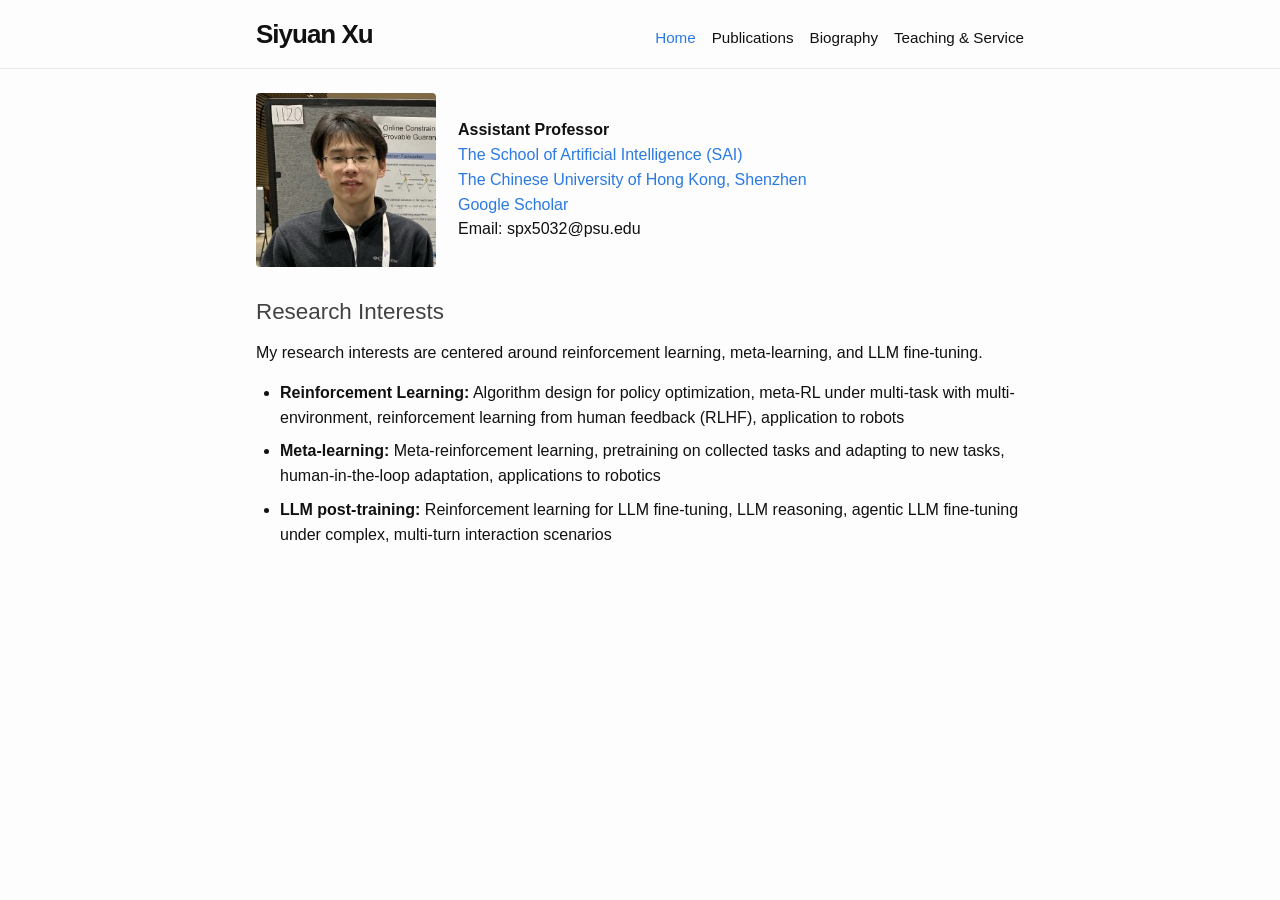
==== index.html @ b7942178 "Add biography and teaching pages" ====
<!DOCTYPE html>
<html lang="en">
<head>
  <meta charset="UTF-8">
  <meta name="viewport" content="width=device-width, initial-scale=1.0">
  <meta name="description" content="Siyuan Xu, Ph.D. student at Penn State researching reinforcement learning, meta-learning, and LLM post-training.">
  <link rel="stylesheet" href="jemdoc.css">
  <title>Siyuan Xu</title>
</head>
<body>
  <header class="site-header">
    <div class="wrapper">
      <a class="site-title" href="index.html"><span class="accent-blue">S</span>iyuan <span class="accent-orange">X</span>u</a>
      <nav class="site-nav" aria-label="Main navigation">
        <a class="current" href="index.html">Home</a>
        <a href="publications.html">Publications</a>
        <a href="biography.html">Biography</a>
        <a href="teaching-service.html">Teaching &amp; Service</a>
      </nav>
    </div>
  </header>

  <main class="page-content">
    <div class="wrapper">
      <section class="profile-block" aria-label="Profile">
        <img class="profile-photo" src="photo.jpg" alt="Portrait of Siyuan Xu">
        <p class="profile-details">
          <strong>Assistant Professor</strong><br>
          <a href="https://sai.cuhk.edu.cn/en">The School of Artificial Intelligence (SAI)</a><br>
          <a href="https://www.cuhk.edu.cn/en">The Chinese University of Hong Kong, Shenzhen</a><br>
          <a href="https://scholar.google.com/citations?user=ZV1580IAAAAJ&amp;hl=en">Google Scholar</a><br>
          Email: spx5032@psu.edu
        </p>
      </section>

      <h2>Research Interests</h2>
      <p>My research interests are centered around reinforcement learning, meta-learning, and LLM fine-tuning.</p>
      <ul class="detail-list">
        <li><strong>Reinforcement Learning:</strong> Algorithm design for policy optimization, meta-RL under multi-task with multi-environment, reinforcement learning from human feedback (RLHF), application to robots</li>
        <li><strong>Meta-learning:</strong> Meta-reinforcement learning, pretraining on collected tasks and adapting to new tasks, human-in-the-loop adaptation, applications to robotics</li>
        <li><strong>LLM post-training:</strong> Reinforcement learning for LLM fine-tuning, LLM reasoning, agentic LLM fine-tuning under complex, multi-turn interaction scenarios</li>
      </ul>

    </div>
  </main>
</body>
</html>
---- jemdoc.css ----
:root {
  --color-text: #111111;
  --color-text-secondary: #828282;
  --color-background: #fdfdfd;
  --color-border: #e8e8e8;
  --color-link: #2a7ae2;
  --color-link-visited: #1756a9;
  --color-heading: #424242;
  --color-button-bg: #f3f3f3;
  --color-button-text: #111111;
}

* {
  box-sizing: border-box;
}

html {
  scroll-behavior: smooth;
}

body {
  margin: 0;
  min-height: 100vh;
  color: var(--color-text);
  background: var(--color-background);
  font: 400 16px/1.55 -apple-system, BlinkMacSystemFont, "Segoe UI", "Segoe UI Symbol", "Segoe UI Emoji", "Apple Color Emoji", Roboto, Helvetica, Arial, sans-serif;
  -webkit-font-smoothing: antialiased;
  overflow-wrap: break-word;
}

a {
  color: var(--color-link);
  text-decoration: none;
}

a:visited {
  color: var(--color-link-visited);
}

a:hover {
  text-decoration: underline;
}

.wrapper {
  width: 100%;
  max-width: 800px;
  margin: 0 auto;
  padding: 0 16px;
}

.site-header {
  margin-bottom: 24px;
  padding: 14px 0;
  border-bottom: 1px solid var(--color-border);
}

.site-header .wrapper {
  display: flex;
  align-items: baseline;
  justify-content: space-between;
  gap: 12px;
}

.site-title {
  color: #111111;
  font-size: 1.625rem;
  font-weight: 600;
  letter-spacing: -1px;
}

.site-title:visited {
  color: #111111;
}

.site-title:hover {
  text-decoration: none;
}

.site-title .accent-blue {
  color: #111111;
}

.site-title .accent-orange {
  color: #111111;
}

.site-nav {
  display: flex;
  flex-wrap: wrap;
  justify-content: flex-end;
  gap: 16px;
  font-size: 0.95rem;
}

.site-nav a,
.site-nav a:visited {
  color: var(--color-text);
}

.site-nav a.current {
  color: var(--color-link);
}

.page-content {
  padding-bottom: 48px;
}

h1,
h2,
h3,
p,
ul,
ol {
  margin-top: 0;
  margin-bottom: 15px;
}

h1,
h2,
h3 {
  color: var(--color-heading);
  font-weight: 400;
}

hr {
  margin: 30px 0;
  border: 0;
  border-top: 1px solid var(--color-border);
}

hr + h2 {
  margin-top: 0;
}

h1 {
  font-size: 2rem;
  line-height: 1.2;
  letter-spacing: -0.5px;
}

h2 {
  margin-top: 30px;
  font-size: 1.4rem;
  line-height: 1.3;
}

ul,
ol {
  margin-left: 24px;
  padding: 0;
}

li {
  margin-bottom: 4px;
}

.profile-block {
  display: flex;
  align-items: center;
  gap: 22px;
}

.profile-photo {
  flex: 0 0 180px;
  width: 180px;
  height: auto;
  margin: 0;
  border-radius: 4px;
}

.profile-details {
  margin: 0;
}

.experience-list li,
.detail-list li {
  margin-bottom: 9px;
}

.publication-intro {
  margin-bottom: 24px;
}

.year-section {
  margin-bottom: 18px;
}

.year-toggle {
  display: inline-flex;
  align-items: center;
  gap: 6px;
  padding: 0;
  color: var(--color-heading);
  background: none;
  border: 0;
  cursor: pointer;
  font-family: inherit;
  font-size: 1.15rem;
  font-weight: 500;
  line-height: 1.4;
}

.year-toggle .arrow {
  display: inline-block;
  font-size: 0.85em;
  transition: transform 0.2s ease;
}

.year-toggle.collapsed .arrow {
  transform: rotate(-90deg);
}

.year-content {
  margin: 8px 0 0 18px;
}

.year-content ul {
  margin-left: 18px;
  list-style: disc;
}

.year-content li {
  margin-bottom: 14px;
}

.paper-title {
  font-weight: 600;
}

.paper-meta {
  color: var(--color-text-secondary);
}

.paper-actions {
  display: flex;
  flex-wrap: wrap;
  gap: 6px;
  margin-top: 4px;
}

.btn,
.btn:visited {
  display: inline-block;
  padding: 3px 10px;
  color: var(--color-button-text);
  background: var(--color-button-bg);
  border: 1px solid var(--color-button-text);
  border-radius: 5px;
  font-size: 12px;
  font-weight: 500;
  line-height: 1.4;
  transition: color 0.15s, background-color 0.15s;
}

.btn:hover {
  color: #ffffff;
  background: #111111;
  text-decoration: none;
}

@media (max-width: 600px) {
  .site-header .wrapper {
    align-items: flex-start;
    flex-direction: column;
  }

  .site-title {
    font-size: 1.45rem;
  }

  .site-nav {
    justify-content: flex-start;
    gap: 10px;
  }

  h1 {
    font-size: 1.7rem;
  }

  h2 {
    font-size: 1.2rem;
  }

  .profile-photo {
    flex: none;
    width: 160px;
  }

  .profile-block {
    flex-direction: column;
    align-items: flex-start;
    gap: 12px;
  }

  .year-content {
    margin-left: 4px;
  }
}

@media print {
  .site-nav,
  .year-toggle .arrow {
    display: none;
  }

  .year-content {
    display: block !important;
  }
}
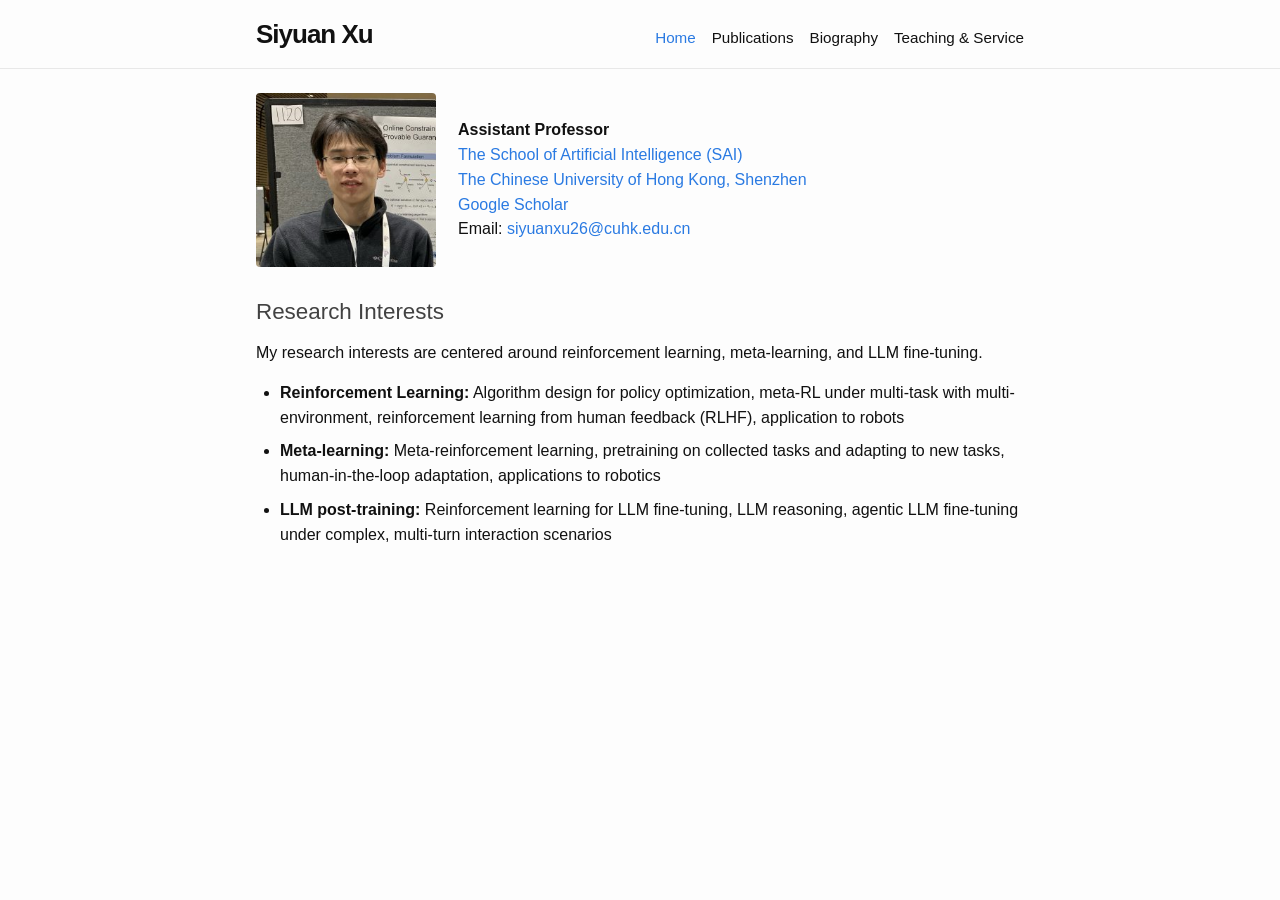
==== commit 8247b602: "Update contact and teaching information" ====
--- a/index.html
+++ b/index.html
@@ -29,7 +29,7 @@
           <a href="https://sai.cuhk.edu.cn/en">The School of Artificial Intelligence (SAI)</a><br>
           <a href="https://www.cuhk.edu.cn/en">The Chinese University of Hong Kong, Shenzhen</a><br>
           <a href="https://scholar.google.com/citations?user=ZV1580IAAAAJ&amp;hl=en">Google Scholar</a><br>
-          Email: spx5032@psu.edu
+          Email: <a href="mailto:siyuanxu26@cuhk.edu.cn">siyuanxu26@cuhk.edu.cn</a>
         </p>
       </section>
 
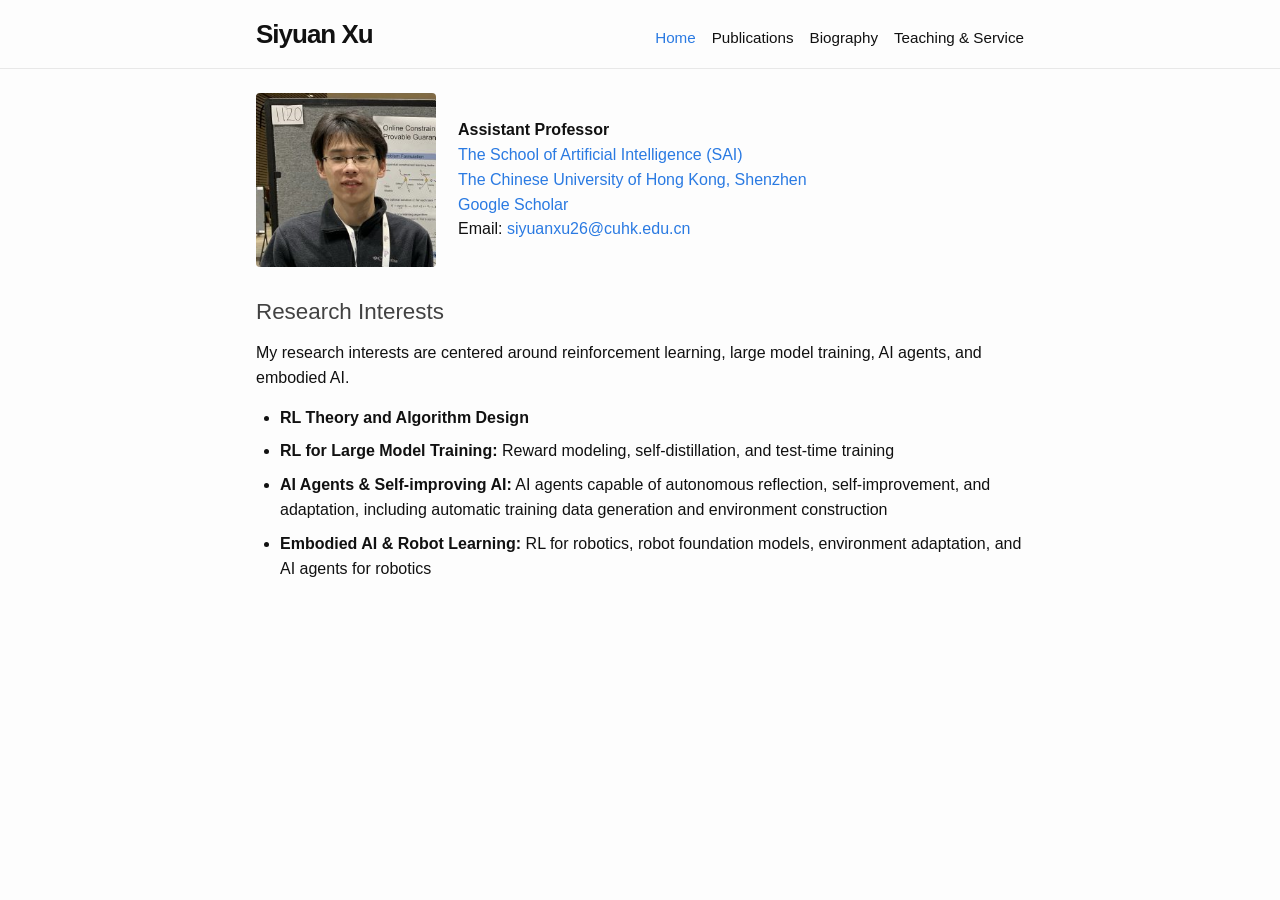
==== commit ac7cd955: "Update research interests" ====
--- a/index.html
+++ b/index.html
@@ -34,11 +34,12 @@
       </section>
 
       <h2>Research Interests</h2>
-      <p>My research interests are centered around reinforcement learning, meta-learning, and LLM fine-tuning.</p>
+      <p>My research interests are centered around reinforcement learning, large model training, AI agents, and embodied AI.</p>
       <ul class="detail-list">
-        <li><strong>Reinforcement Learning:</strong> Algorithm design for policy optimization, meta-RL under multi-task with multi-environment, reinforcement learning from human feedback (RLHF), application to robots</li>
-        <li><strong>Meta-learning:</strong> Meta-reinforcement learning, pretraining on collected tasks and adapting to new tasks, human-in-the-loop adaptation, applications to robotics</li>
-        <li><strong>LLM post-training:</strong> Reinforcement learning for LLM fine-tuning, LLM reasoning, agentic LLM fine-tuning under complex, multi-turn interaction scenarios</li>
+        <li><strong>RL Theory and Algorithm Design</strong></li>
+        <li><strong>RL for Large Model Training:</strong> Reward modeling, self-distillation, and test-time training</li>
+        <li><strong>AI Agents &amp; Self-improving AI:</strong> AI agents capable of autonomous reflection, self-improvement, and adaptation, including automatic training data generation and environment construction</li>
+        <li><strong>Embodied AI &amp; Robot Learning:</strong> RL for robotics, robot foundation models, environment adaptation, and AI agents for robotics</li>
       </ul>
 
     </div>
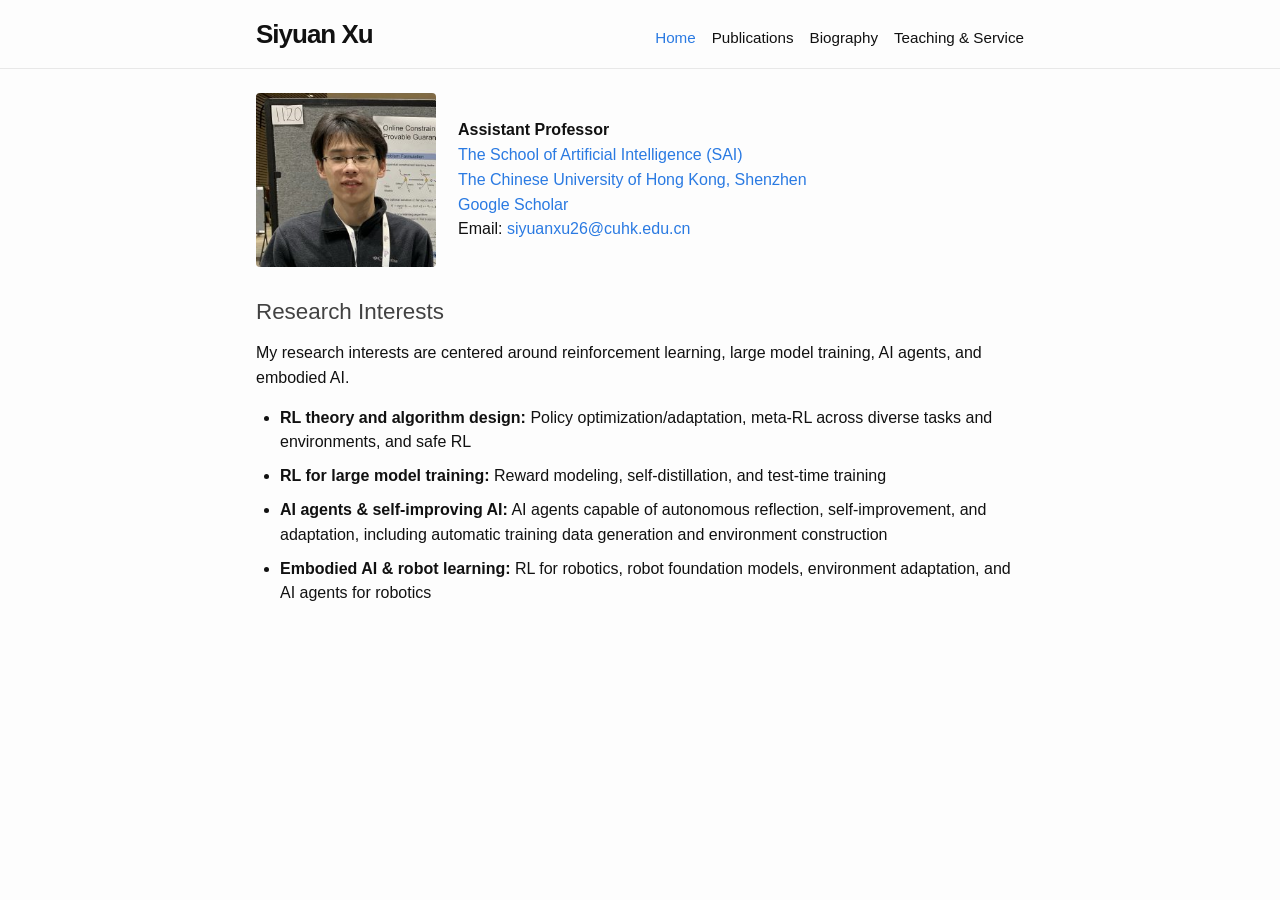
==== commit f4ef17db: "Refine research interests" ====
--- a/index.html
+++ b/index.html
@@ -36,10 +36,10 @@
       <h2>Research Interests</h2>
       <p>My research interests are centered around reinforcement learning, large model training, AI agents, and embodied AI.</p>
       <ul class="detail-list">
-        <li><strong>RL Theory and Algorithm Design</strong></li>
-        <li><strong>RL for Large Model Training:</strong> Reward modeling, self-distillation, and test-time training</li>
-        <li><strong>AI Agents &amp; Self-improving AI:</strong> AI agents capable of autonomous reflection, self-improvement, and adaptation, including automatic training data generation and environment construction</li>
-        <li><strong>Embodied AI &amp; Robot Learning:</strong> RL for robotics, robot foundation models, environment adaptation, and AI agents for robotics</li>
+        <li><strong>RL theory and algorithm design:</strong> Policy optimization/adaptation, meta-RL across diverse tasks and environments, and safe RL</li>
+        <li><strong>RL for large model training:</strong> Reward modeling, self-distillation, and test-time training</li>
+        <li><strong>AI agents &amp; self-improving AI:</strong> AI agents capable of autonomous reflection, self-improvement, and adaptation, including automatic training data generation and environment construction</li>
+        <li><strong>Embodied AI &amp; robot learning:</strong> RL for robotics, robot foundation models, environment adaptation, and AI agents for robotics</li>
       </ul>
 
     </div>
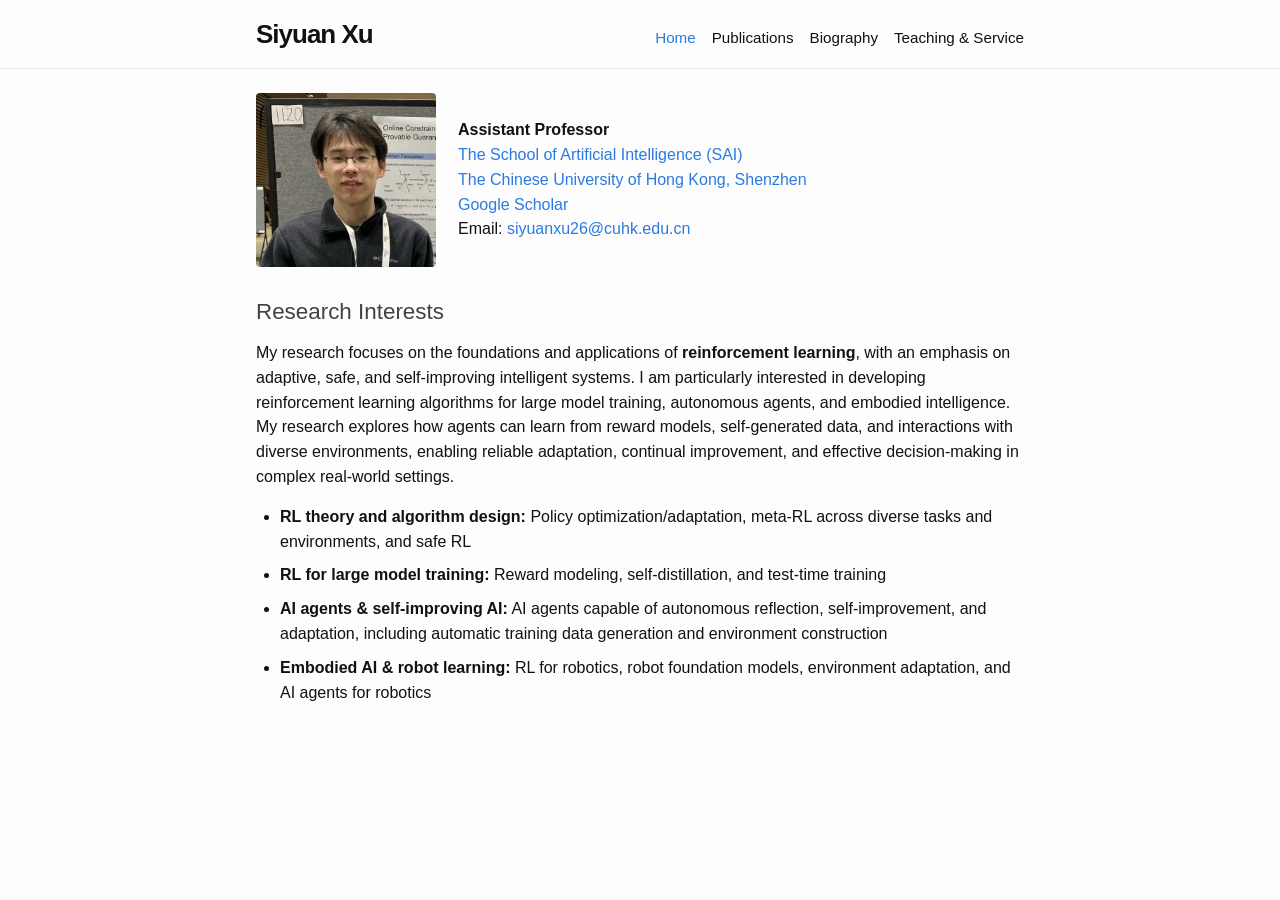
==== commit 25b05dca: "Expand research overview" ====
--- a/index.html
+++ b/index.html
@@ -34,7 +34,7 @@
       </section>
 
       <h2>Research Interests</h2>
-      <p>My research interests are centered around reinforcement learning, large model training, AI agents, and embodied AI.</p>
+      <p>My research focuses on the foundations and applications of <strong>reinforcement learning</strong>, with an emphasis on adaptive, safe, and self-improving intelligent systems. I am particularly interested in developing reinforcement learning algorithms for large model training, autonomous agents, and embodied intelligence. My research explores how agents can learn from reward models, self-generated data, and interactions with diverse environments, enabling reliable adaptation, continual improvement, and effective decision-making in complex real-world settings.</p>
       <ul class="detail-list">
         <li><strong>RL theory and algorithm design:</strong> Policy optimization/adaptation, meta-RL across diverse tasks and environments, and safe RL</li>
         <li><strong>RL for large model training:</strong> Reward modeling, self-distillation, and test-time training</li>
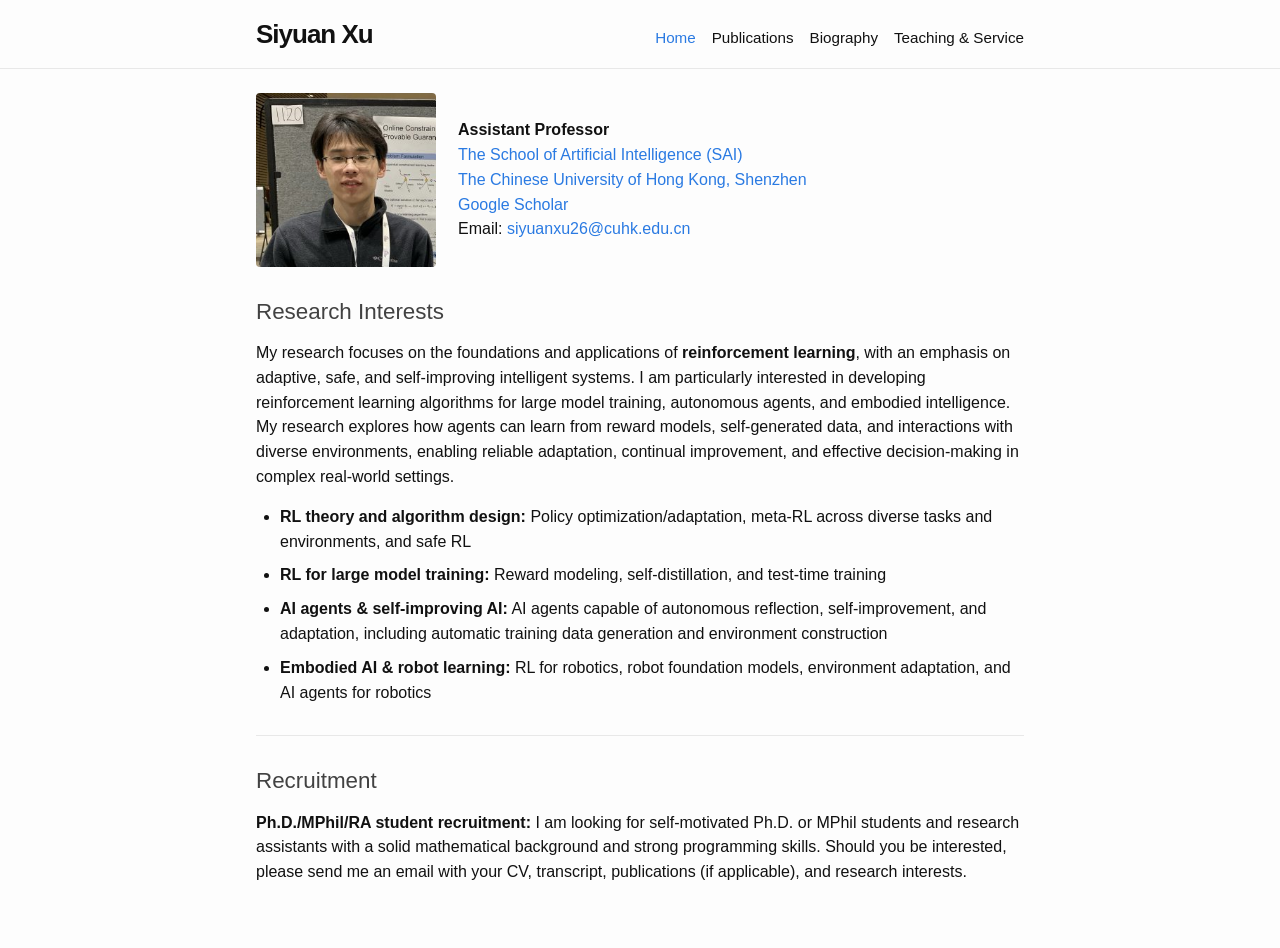
==== commit 7828741f: "Add recruitment section" ====
--- a/index.html
+++ b/index.html
@@ -42,6 +42,11 @@
         <li><strong>Embodied AI &amp; robot learning:</strong> RL for robotics, robot foundation models, environment adaptation, and AI agents for robotics</li>
       </ul>
 
+      <hr>
+
+      <h2>Recruitment</h2>
+      <p><strong>Ph.D./MPhil/RA student recruitment:</strong> I am looking for self-motivated Ph.D. or MPhil students and research assistants with a solid mathematical background and strong programming skills. Should you be interested, please send me an email with your CV, transcript, publications (if applicable), and research interests.</p>
+
     </div>
   </main>
 </body>
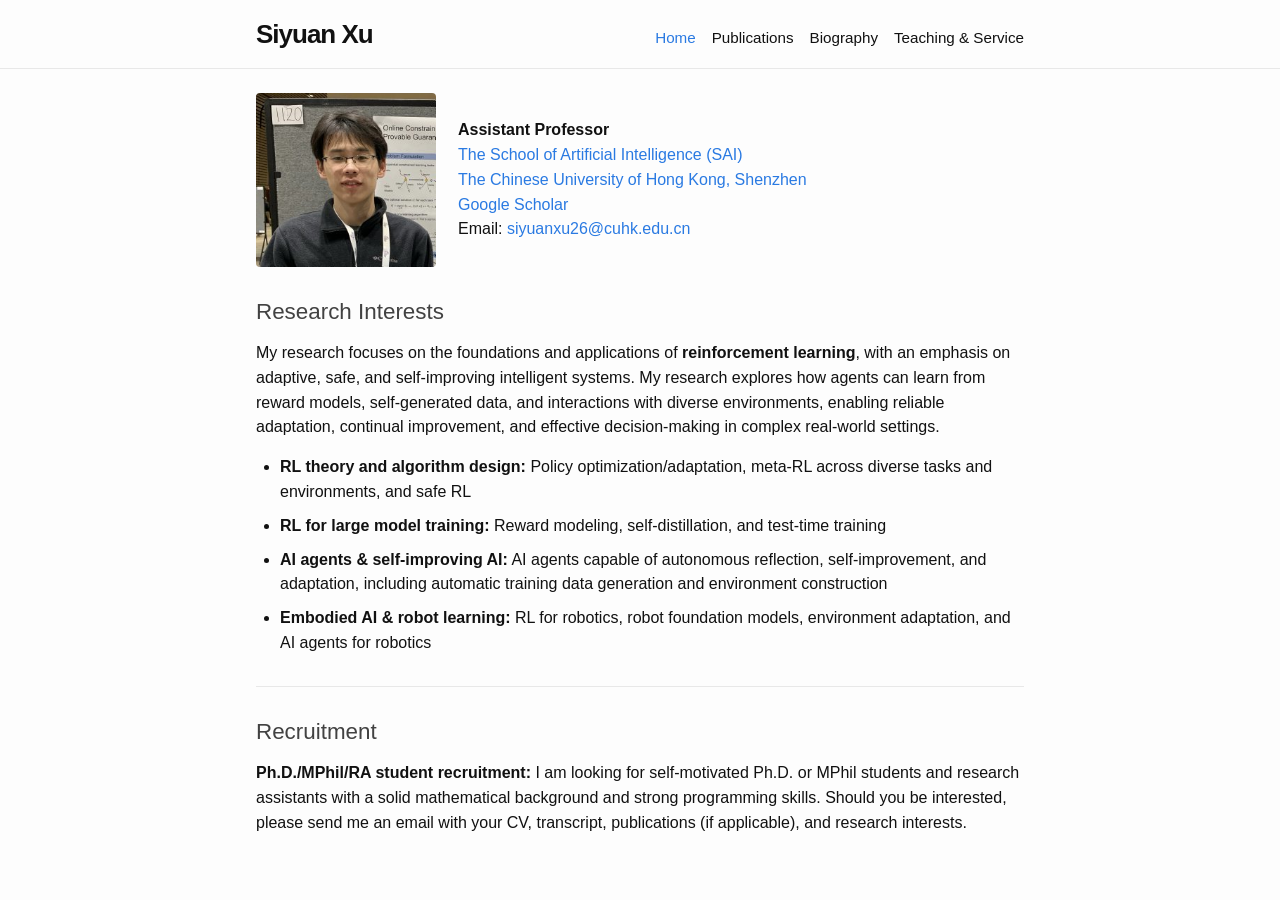
==== commit 218044d5: "Shorten research overview" ====
--- a/index.html
+++ b/index.html
@@ -34,7 +34,7 @@
       </section>
 
       <h2>Research Interests</h2>
-      <p>My research focuses on the foundations and applications of <strong>reinforcement learning</strong>, with an emphasis on adaptive, safe, and self-improving intelligent systems. I am particularly interested in developing reinforcement learning algorithms for large model training, autonomous agents, and embodied intelligence. My research explores how agents can learn from reward models, self-generated data, and interactions with diverse environments, enabling reliable adaptation, continual improvement, and effective decision-making in complex real-world settings.</p>
+      <p>My research focuses on the foundations and applications of <strong>reinforcement learning</strong>, with an emphasis on adaptive, safe, and self-improving intelligent systems. My research explores how agents can learn from reward models, self-generated data, and interactions with diverse environments, enabling reliable adaptation, continual improvement, and effective decision-making in complex real-world settings.</p>
       <ul class="detail-list">
         <li><strong>RL theory and algorithm design:</strong> Policy optimization/adaptation, meta-RL across diverse tasks and environments, and safe RL</li>
         <li><strong>RL for large model training:</strong> Reward modeling, self-distillation, and test-time training</li>
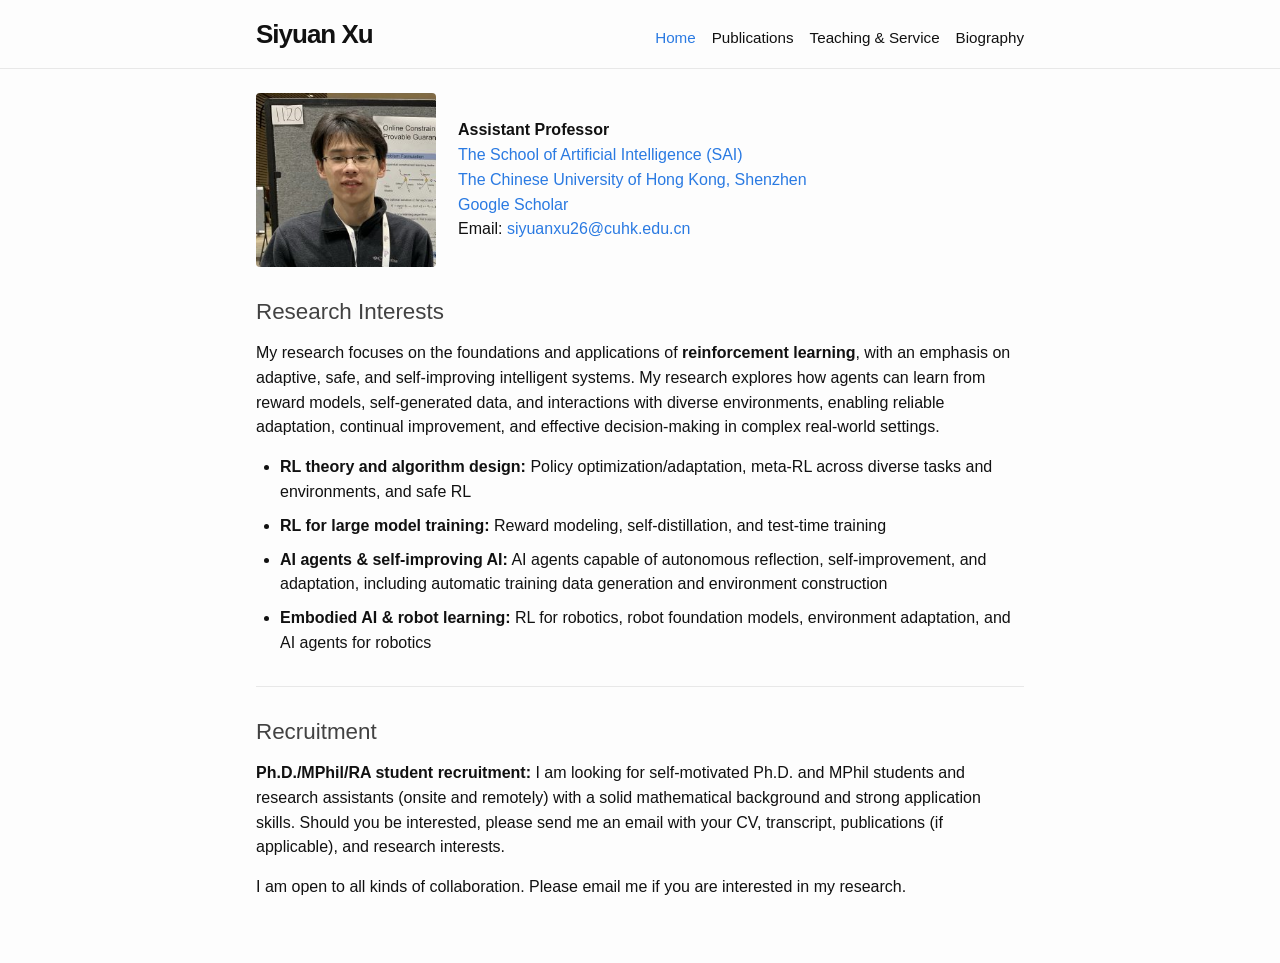
==== commit 28c45413: "Update recruitment and navigation" ====
--- a/index.html
+++ b/index.html
@@ -14,8 +14,8 @@
       <nav class="site-nav" aria-label="Main navigation">
         <a class="current" href="index.html">Home</a>
         <a href="publications.html">Publications</a>
+        <a href="teaching-service.html">Teaching &amp; Service</a>
         <a href="biography.html">Biography</a>
-        <a href="teaching-service.html">Teaching &amp; Service</a>
       </nav>
     </div>
   </header>
@@ -45,7 +45,8 @@
       <hr>
 
       <h2>Recruitment</h2>
-      <p><strong>Ph.D./MPhil/RA student recruitment:</strong> I am looking for self-motivated Ph.D. or MPhil students and research assistants with a solid mathematical background and strong programming skills. Should you be interested, please send me an email with your CV, transcript, publications (if applicable), and research interests.</p>
+      <p><strong>Ph.D./MPhil/RA student recruitment:</strong> I am looking for self-motivated Ph.D. and MPhil students and research assistants (onsite and remotely) with a solid mathematical background and strong application skills. Should you be interested, please send me an email with your CV, transcript, publications (if applicable), and research interests.</p>
+      <p>I am open to all kinds of collaboration. Please email me if you are interested in my research.</p>
 
     </div>
   </main>
